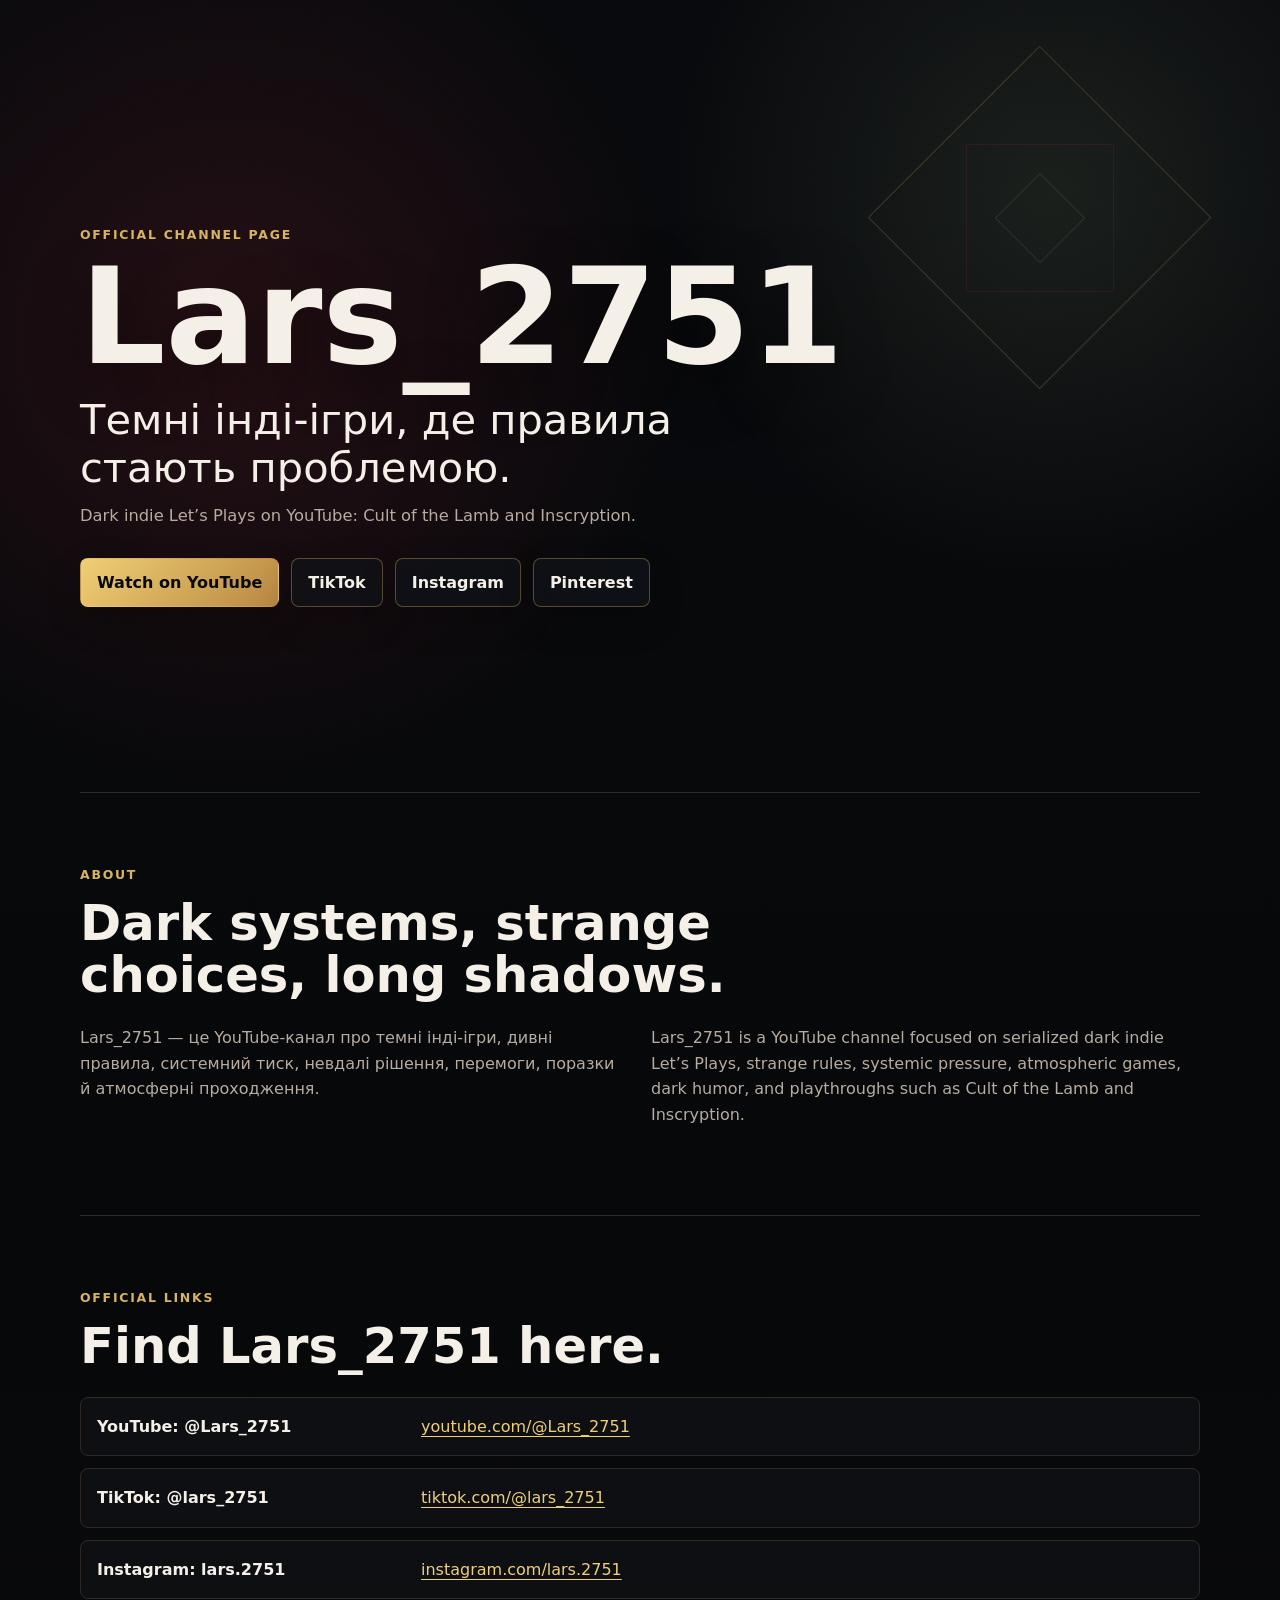
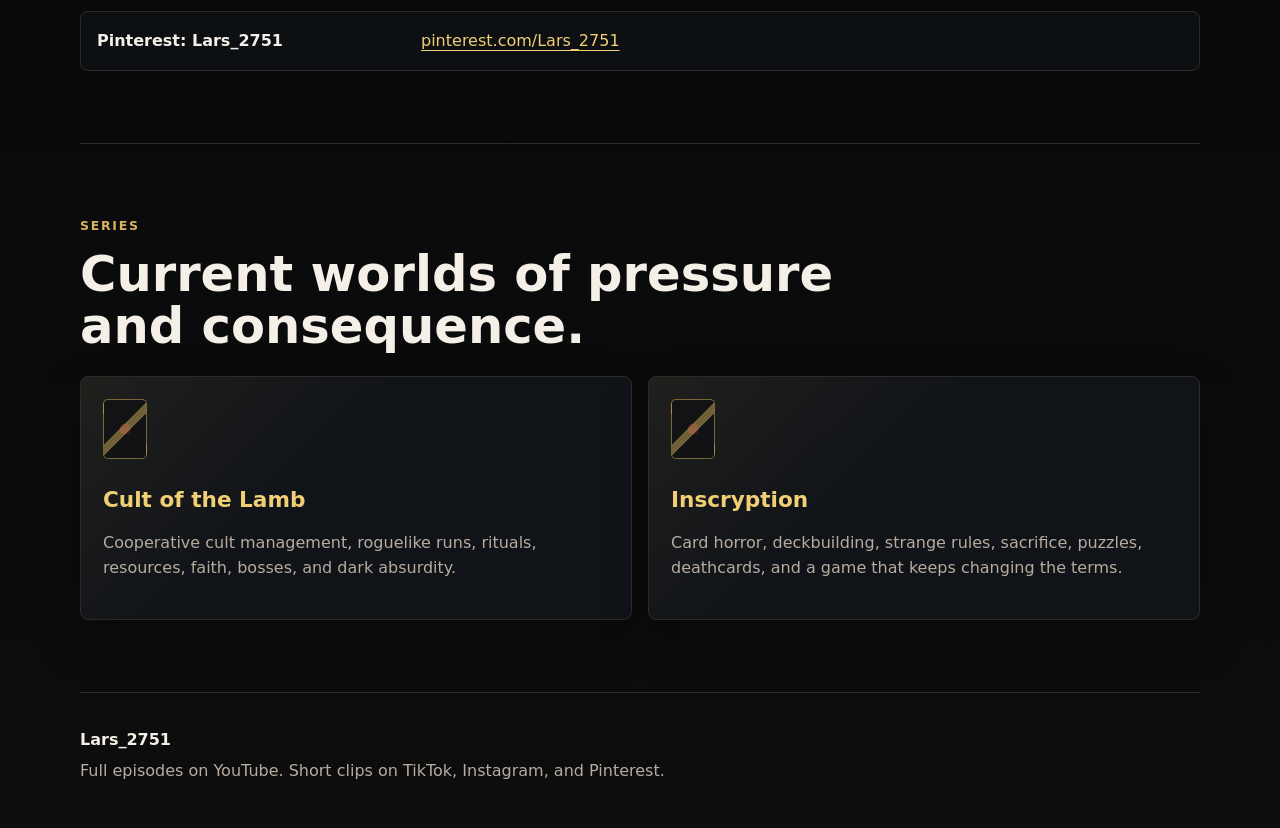
==== index.html @ d734ebbb "Add files via upload" ====
<!doctype html>
<html lang="uk">
  <head>
    <meta charset="utf-8">
    <meta name="viewport" content="width=device-width, initial-scale=1">
    <title>Lars_2751 — Dark Indie Let’s Plays on YouTube</title>
    <meta name="description" content="Official page for Lars_2751, a YouTube channel for serialized dark indie Let’s Plays: Cult of the Lamb, Inscryption, strange rules, cards, rituals, systems, and dark humor.">
    <link rel="canonical" href="https://lars2751.github.io/lars_2751-site/">
    <link rel="icon" href="assets/favicon.svg" type="image/svg+xml">
    <link rel="stylesheet" href="style.css">

    <meta property="og:type" content="website">
    <meta property="og:title" content="Lars_2751 — Dark Indie Let’s Plays">
    <meta property="og:description" content="Dark indie Let’s Plays on YouTube: Cult of the Lamb and Inscryption.">
    <meta property="og:url" content="https://lars2751.github.io/lars_2751-site/">
    <meta property="og:image" content="https://lars2751.github.io/lars_2751-site/assets/og-image.svg">
    <meta property="og:site_name" content="Lars_2751">

    <meta name="twitter:card" content="summary_large_image">
    <meta name="twitter:title" content="Lars_2751 — Dark Indie Let’s Plays">
    <meta name="twitter:description" content="Dark indie Let’s Plays on YouTube: Cult of the Lamb and Inscryption.">
    <meta name="twitter:image" content="https://lars2751.github.io/lars_2751-site/assets/og-image.svg">

    <script type="application/ld+json">
      {
        "@context": "https://schema.org",
        "@graph": [
          {
            "@type": "WebSite",
            "name": "Lars_2751",
            "url": "https://lars2751.github.io/lars_2751-site/",
            "description": "Official page for Lars_2751, a YouTube channel for serialized dark indie Let's Plays."
          },
          {
            "@type": "Brand",
            "name": "Lars_2751",
            "url": "https://lars2751.github.io/lars_2751-site/",
            "sameAs": [
              "https://www.youtube.com/@Lars_2751",
              "https://www.tiktok.com/@lars_2751",
              "https://www.instagram.com/lars.2751/",
              "https://www.pinterest.com/Lars_2751/"
            ]
          }
        ]
      }
    </script>
  </head>
  <body>
    <main>
      <section class="hero" aria-labelledby="hero-title">
        <div class="sigil" aria-hidden="true">
          <span></span>
          <span></span>
          <span></span>
        </div>
        <div class="hero-content">
          <p class="eyebrow">Official channel page</p>
          <h1 id="hero-title">Lars_2751</h1>
          <p class="tagline">Темні інді-ігри, де правила стають проблемою.</p>
          <p class="seo-line">Dark indie Let’s Plays on YouTube: Cult of the Lamb and Inscryption.</p>
          <div class="actions" aria-label="Official social links">
            <a class="button primary" href="https://www.youtube.com/@Lars_2751">Watch on YouTube</a>
            <a class="button" href="https://www.tiktok.com/@lars_2751">TikTok</a>
            <a class="button" href="https://www.instagram.com/lars.2751/">Instagram</a>
            <a class="button" href="https://www.pinterest.com/Lars_2751/">Pinterest</a>
          </div>
        </div>
      </section>

      <section class="section" aria-labelledby="about-title">
        <p class="section-kicker">About</p>
        <h2 id="about-title">Dark systems, strange choices, long shadows.</h2>
        <div class="two-column">
          <p>
            Lars_2751 — це YouTube-канал про темні інді-ігри, дивні правила,
            системний тиск, невдалі рішення, перемоги, поразки й атмосферні
            проходження.
          </p>
          <p>
            Lars_2751 is a YouTube channel focused on serialized dark indie
            Let’s Plays, strange rules, systemic pressure, atmospheric games,
            dark humor, and playthroughs such as Cult of the Lamb and Inscryption.
          </p>
        </div>
      </section>

      <section class="section" aria-labelledby="links-title">
        <p class="section-kicker">Official links</p>
        <h2 id="links-title">Find Lars_2751 here.</h2>
        <ul class="link-list">
          <li>
            <span>YouTube: @Lars_2751</span>
            <a href="https://www.youtube.com/@Lars_2751">youtube.com/@Lars_2751</a>
          </li>
          <li>
            <span>TikTok: @lars_2751</span>
            <a href="https://www.tiktok.com/@lars_2751">tiktok.com/@lars_2751</a>
          </li>
          <li>
            <span>Instagram: lars.2751</span>
            <a href="https://www.instagram.com/lars.2751/">instagram.com/lars.2751</a>
          </li>
          <li>
            <span>Pinterest: Lars_2751</span>
            <a href="https://www.pinterest.com/Lars_2751/">pinterest.com/Lars_2751</a>
          </li>
        </ul>
      </section>

      <section class="section" aria-labelledby="series-title">
        <p class="section-kicker">Series</p>
        <h2 id="series-title">Current worlds of pressure and consequence.</h2>
        <div class="cards">
          <article class="card">
            <h3>Cult of the Lamb</h3>
            <p>
              Cooperative cult management, roguelike runs, rituals, resources,
              faith, bosses, and dark absurdity.
            </p>
          </article>
          <article class="card">
            <h3>Inscryption</h3>
            <p>
              Card horror, deckbuilding, strange rules, sacrifice, puzzles,
              deathcards, and a game that keeps changing the terms.
            </p>
          </article>
        </div>
      </section>
    </main>

    <footer>
      <strong>Lars_2751</strong>
      <p>Full episodes on YouTube. Short clips on TikTok, Instagram, and Pinterest.</p>
    </footer>
  </body>
</html>
---- style.css ----
:root {
  color-scheme: dark;
  --bg: #07080a;
  --panel: #101318;
  --panel-soft: #151922;
  --text: #f4efe7;
  --muted: #b8aca0;
  --dim: #81776d;
  --line: #302a27;
  --accent: #d8b45f;
  --accent-strong: #f0cf75;
  --blood: #8d2633;
  --moss: #6e8465;
  --shadow: rgba(0, 0, 0, 0.45);
}

* {
  box-sizing: border-box;
}

html {
  background: var(--bg);
}

body {
  min-height: 100vh;
  margin: 0;
  color: var(--text);
  font-family: Inter, ui-sans-serif, system-ui, -apple-system, BlinkMacSystemFont, "Segoe UI", sans-serif;
  line-height: 1.6;
  background:
    radial-gradient(circle at 18% 14%, rgba(141, 38, 51, 0.22), transparent 28rem),
    radial-gradient(circle at 82% 8%, rgba(110, 132, 101, 0.18), transparent 24rem),
    linear-gradient(180deg, #090a0d 0%, #07080a 52%, #0d0d0d 100%);
}

body::before {
  position: fixed;
  inset: 0;
  z-index: -1;
  pointer-events: none;
  content: "";
  opacity: 0.36;
  background-image:
    linear-gradient(rgba(244, 239, 231, 0.035) 1px, transparent 1px),
    linear-gradient(90deg, rgba(244, 239, 231, 0.035) 1px, transparent 1px);
  background-size: 44px 44px;
  mask-image: linear-gradient(to bottom, black, transparent 88%);
}

a {
  color: var(--accent-strong);
  text-decoration-thickness: 1px;
  text-underline-offset: 0.22em;
}

a:hover {
  color: var(--text);
}

main,
footer {
  width: min(1120px, calc(100% - 32px));
  margin: 0 auto;
}

.hero {
  display: grid;
  min-height: 86vh;
  align-items: center;
  padding: 56px 0 40px;
}

.hero-content {
  max-width: 780px;
  position: relative;
  z-index: 1;
}

.eyebrow,
.section-kicker {
  margin: 0 0 12px;
  color: var(--accent);
  font-size: 0.78rem;
  font-weight: 800;
  letter-spacing: 0.14em;
  text-transform: uppercase;
}

h1,
h2,
h3,
p {
  margin-top: 0;
}

h1 {
  margin-bottom: 18px;
  font-size: clamp(3.4rem, 15vw, 8.4rem);
  line-height: 0.9;
  letter-spacing: 0;
  text-shadow: 0 20px 60px var(--shadow);
}

h2 {
  max-width: 760px;
  margin-bottom: 24px;
  font-size: clamp(1.75rem, 8vw, 3.1rem);
  line-height: 1.05;
  letter-spacing: 0;
}

h3 {
  margin-bottom: 12px;
  color: var(--accent-strong);
  font-size: 1.35rem;
  letter-spacing: 0;
}

.tagline {
  max-width: 720px;
  margin-bottom: 12px;
  color: var(--text);
  font-size: clamp(1.3rem, 6vw, 2.6rem);
  line-height: 1.15;
}

.seo-line {
  max-width: 620px;
  margin-bottom: 28px;
  color: var(--muted);
  font-size: 1.02rem;
}

.actions {
  display: flex;
  flex-wrap: wrap;
  gap: 12px;
}

.button {
  display: inline-flex;
  min-height: 46px;
  align-items: center;
  justify-content: center;
  border: 1px solid rgba(216, 180, 95, 0.36);
  border-radius: 8px;
  padding: 11px 16px;
  color: var(--text);
  font-weight: 750;
  text-decoration: none;
  background: rgba(16, 19, 24, 0.78);
  box-shadow: 0 14px 36px rgba(0, 0, 0, 0.2);
}

.button:hover {
  border-color: var(--accent-strong);
  color: #090a0d;
  background: var(--accent-strong);
}

.button.primary {
  border-color: transparent;
  color: #090a0d;
  background: linear-gradient(135deg, var(--accent-strong), #b98842);
}

.button.primary:hover {
  background: var(--text);
}

.sigil {
  position: absolute;
  top: 58px;
  right: max(16px, calc((100vw - 1120px) / 2));
  width: min(34vw, 320px);
  aspect-ratio: 1;
  opacity: 0.22;
}

.sigil span {
  position: absolute;
  inset: 12%;
  border: 1px solid var(--accent);
  transform: rotate(45deg);
}

.sigil span:nth-child(2) {
  inset: 27%;
  border-color: var(--blood);
  transform: rotate(0deg);
}

.sigil span:nth-child(3) {
  inset: 40%;
  border-color: var(--moss);
}

.section {
  padding: 72px 0;
  border-top: 1px solid var(--line);
}

.two-column {
  display: grid;
  gap: 22px;
}

.two-column p,
.card p {
  color: var(--muted);
}

.link-list {
  display: grid;
  gap: 12px;
  padding: 0;
  margin: 0;
  list-style: none;
}

.link-list li {
  display: grid;
  gap: 4px;
  border: 1px solid var(--line);
  border-radius: 8px;
  padding: 16px;
  background: rgba(16, 19, 24, 0.64);
}

.link-list span {
  color: var(--text);
  font-weight: 760;
}

.link-list a {
  overflow-wrap: anywhere;
}

.cards {
  display: grid;
  gap: 16px;
}

.card {
  min-height: 220px;
  border: 1px solid var(--line);
  border-radius: 8px;
  padding: 22px;
  background:
    linear-gradient(135deg, rgba(216, 180, 95, 0.08), transparent 42%),
    var(--panel);
  box-shadow: 0 18px 50px rgba(0, 0, 0, 0.22);
}

.card::before {
  display: block;
  width: 42px;
  height: 58px;
  margin-bottom: 24px;
  border: 1px solid rgba(216, 180, 95, 0.52);
  border-radius: 5px;
  content: "";
  background:
    linear-gradient(135deg, transparent 44%, rgba(216, 180, 95, 0.48) 45%, rgba(216, 180, 95, 0.48) 55%, transparent 56%),
    radial-gradient(circle at center, rgba(141, 38, 51, 0.5) 0 5px, transparent 6px),
    rgba(7, 8, 10, 0.42);
}

footer {
  display: grid;
  gap: 6px;
  padding: 34px 0 44px;
  border-top: 1px solid var(--line);
  color: var(--muted);
}

footer strong {
  color: var(--text);
  font-size: 1rem;
}

footer p {
  margin-bottom: 0;
}

@media (min-width: 720px) {
  main,
  footer {
    width: min(1120px, calc(100% - 64px));
  }

  .hero {
    min-height: 88vh;
    padding-top: 80px;
  }

  .two-column,
  .cards {
    grid-template-columns: repeat(2, minmax(0, 1fr));
  }

  .link-list li {
    grid-template-columns: minmax(210px, 0.42fr) 1fr;
    align-items: center;
  }
}

@media (max-width: 420px) {
  .actions {
    display: grid;
  }

  .button {
    width: 100%;
  }
}
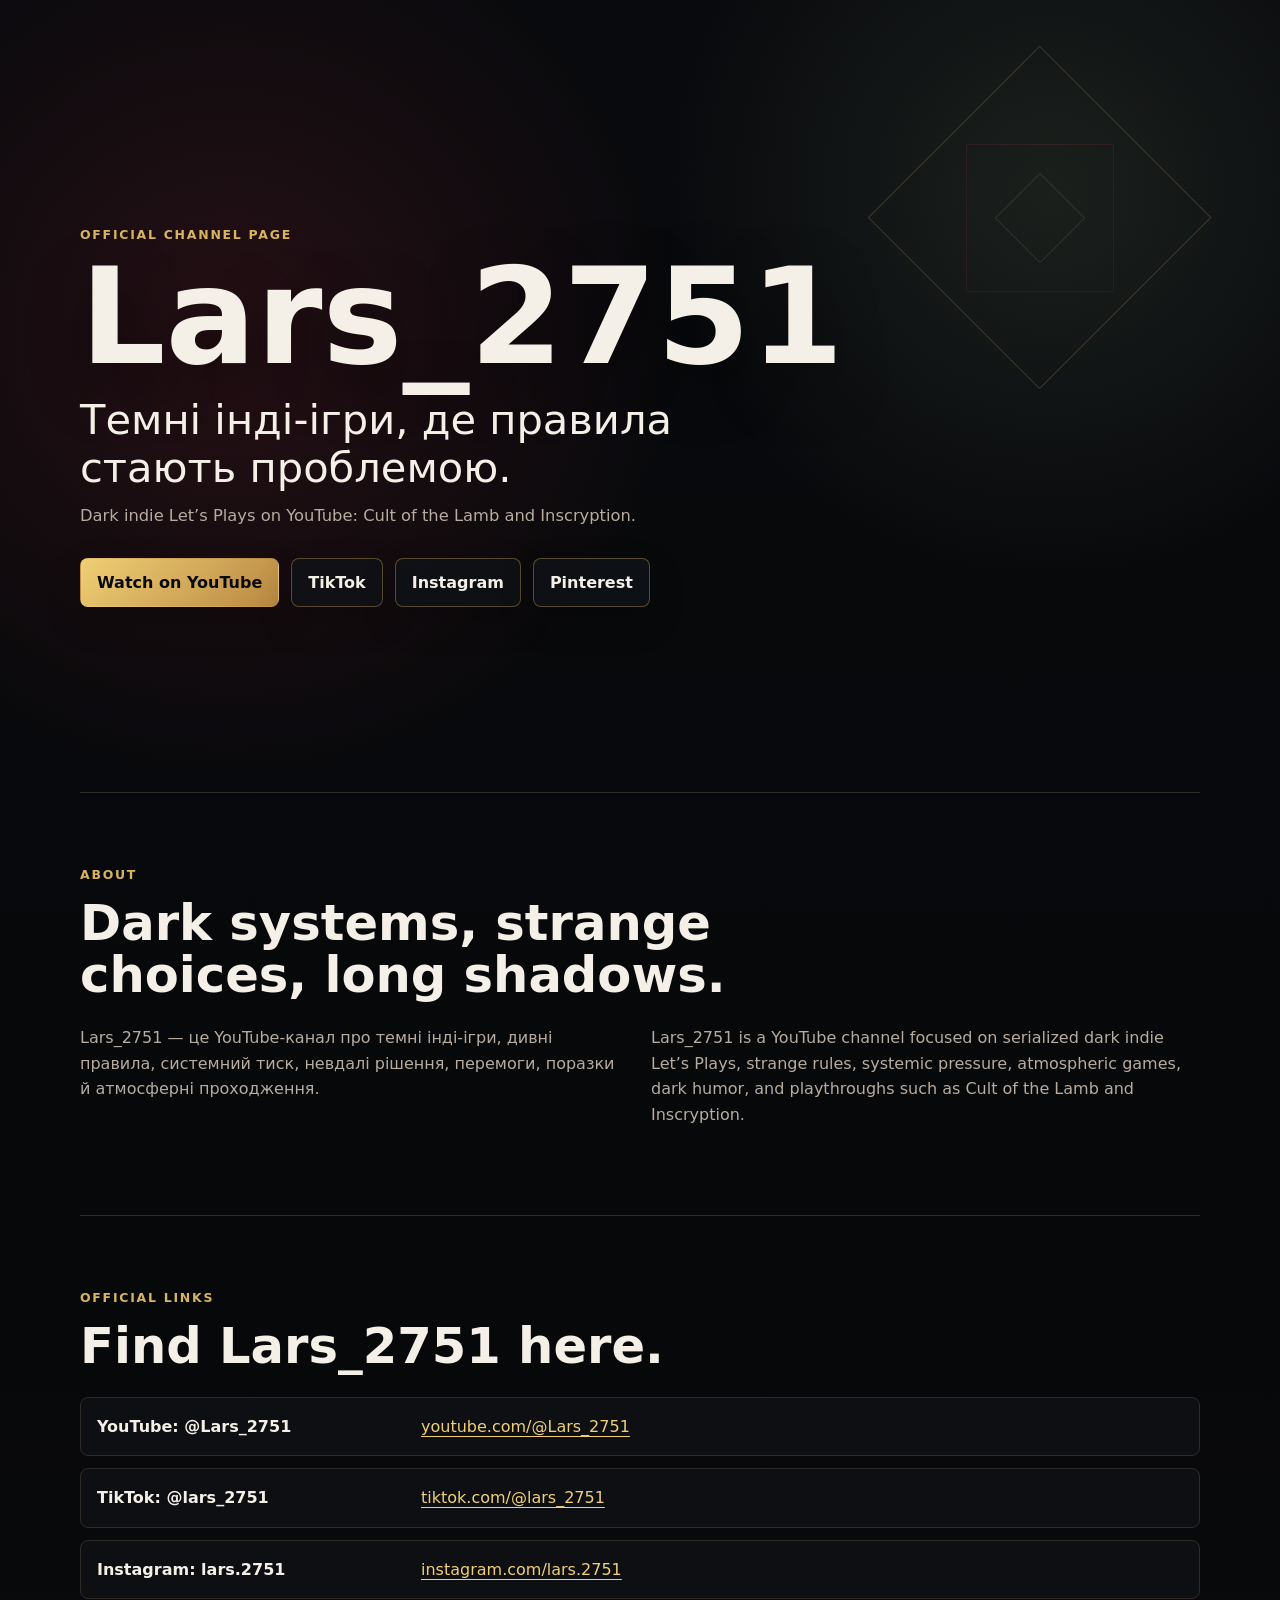
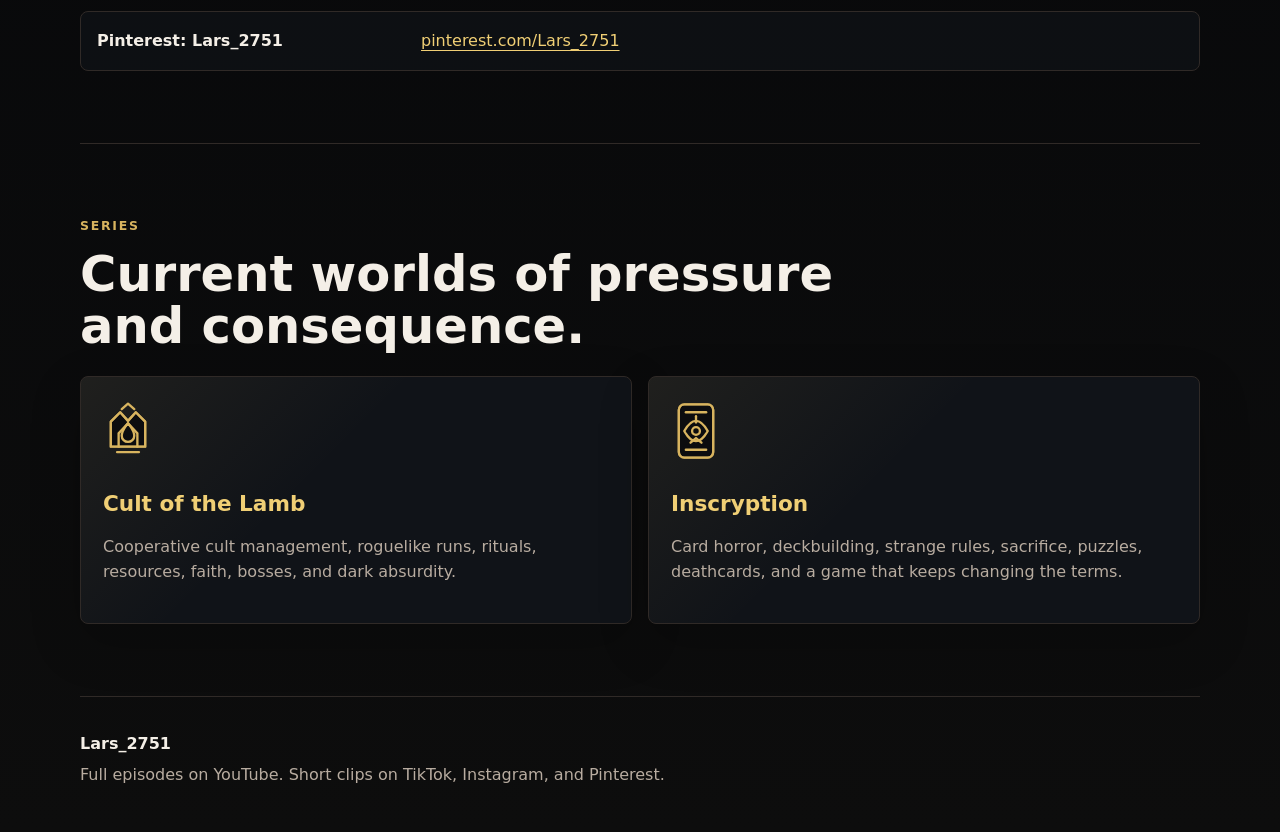
==== commit 83640641: "Add files via upload" ====
--- a/index.html
+++ b/index.html
@@ -5,21 +5,21 @@
     <meta name="viewport" content="width=device-width, initial-scale=1">
     <title>Lars_2751 — Dark Indie Let’s Plays on YouTube</title>
     <meta name="description" content="Official page for Lars_2751, a YouTube channel for serialized dark indie Let’s Plays: Cult of the Lamb, Inscryption, strange rules, cards, rituals, systems, and dark humor.">
-    <link rel="canonical" href="https://lars2751.github.io/lars_2751-site/">
+    <link rel="canonical" href="https://lars2751.github.io/">
     <link rel="icon" href="assets/favicon.svg" type="image/svg+xml">
     <link rel="stylesheet" href="style.css">
 
     <meta property="og:type" content="website">
     <meta property="og:title" content="Lars_2751 — Dark Indie Let’s Plays">
     <meta property="og:description" content="Dark indie Let’s Plays on YouTube: Cult of the Lamb and Inscryption.">
-    <meta property="og:url" content="https://lars2751.github.io/lars_2751-site/">
-    <meta property="og:image" content="https://lars2751.github.io/lars_2751-site/assets/og-image.svg">
+    <meta property="og:url" content="https://lars2751.github.io/">
+    <meta property="og:image" content="https://lars2751.github.io/assets/og-image.svg">
     <meta property="og:site_name" content="Lars_2751">
 
     <meta name="twitter:card" content="summary_large_image">
     <meta name="twitter:title" content="Lars_2751 — Dark Indie Let’s Plays">
     <meta name="twitter:description" content="Dark indie Let’s Plays on YouTube: Cult of the Lamb and Inscryption.">
-    <meta name="twitter:image" content="https://lars2751.github.io/lars_2751-site/assets/og-image.svg">
+    <meta name="twitter:image" content="https://lars2751.github.io/assets/og-image.svg">
 
     <script type="application/ld+json">
       {
@@ -28,13 +28,13 @@
           {
             "@type": "WebSite",
             "name": "Lars_2751",
-            "url": "https://lars2751.github.io/lars_2751-site/",
+            "url": "https://lars2751.github.io/",
             "description": "Official page for Lars_2751, a YouTube channel for serialized dark indie Let's Plays."
           },
           {
             "@type": "Brand",
             "name": "Lars_2751",
-            "url": "https://lars2751.github.io/lars_2751-site/",
+            "url": "https://lars2751.github.io/",
             "sameAs": [
               "https://www.youtube.com/@Lars_2751",
               "https://www.tiktok.com/@lars_2751",
@@ -113,6 +113,14 @@
         <h2 id="series-title">Current worlds of pressure and consequence.</h2>
         <div class="cards">
           <article class="card">
+            <svg class="card-icon" viewBox="0 0 64 80" aria-hidden="true" focusable="false">
+              <path class="icon-fill" d="M10 28 22 16 32 27 42 16 54 28v32H10Z"/>
+              <path d="M10 28 22 16 32 27 42 16 54 28v32H10Z"/>
+              <path d="M20 60V43l12-13 12 13v17"/>
+              <path d="M32 30c-5 6-8 11-8 16a8 8 0 0 0 16 0c0-5-3-10-8-16Z"/>
+              <path d="M18 67h28"/>
+              <path d="M24 12 32 5l8 7"/>
+            </svg>
             <h3>Cult of the Lamb</h3>
             <p>
               Cooperative cult management, roguelike runs, rituals, resources,
@@ -120,6 +128,16 @@
             </p>
           </article>
           <article class="card">
+            <svg class="card-icon" viewBox="0 0 64 80" aria-hidden="true" focusable="false">
+              <path class="icon-fill" d="M17 6h30a7 7 0 0 1 7 7v54a7 7 0 0 1-7 7H17a7 7 0 0 1-7-7V13a7 7 0 0 1 7-7Z"/>
+              <path d="M17 6h30a7 7 0 0 1 7 7v54a7 7 0 0 1-7 7H17a7 7 0 0 1-7-7V13a7 7 0 0 1 7-7Z"/>
+              <path d="M19 16h26"/>
+              <path d="M19 64h26"/>
+              <path d="M17 40c5-9 10-13 15-13s10 4 15 13c-5 9-10 13-15 13s-10-4-15-13Z"/>
+              <circle cx="32" cy="40" r="5"/>
+              <path d="M25 55 32 49l7 6"/>
+              <path d="M32 21v8"/>
+            </svg>
             <h3>Inscryption</h3>
             <p>
               Card horror, deckbuilding, strange rules, sacrifice, puzzles,
--- a/style.css
+++ b/style.css
@@ -253,18 +253,22 @@
   box-shadow: 0 18px 50px rgba(0, 0, 0, 0.22);
 }
 
-.card::before {
+.card-icon {
   display: block;
-  width: 42px;
-  height: 58px;
+  width: 50px;
+  height: 64px;
   margin-bottom: 24px;
-  border: 1px solid rgba(216, 180, 95, 0.52);
-  border-radius: 5px;
-  content: "";
-  background:
-    linear-gradient(135deg, transparent 44%, rgba(216, 180, 95, 0.48) 45%, rgba(216, 180, 95, 0.48) 55%, transparent 56%),
-    radial-gradient(circle at center, rgba(141, 38, 51, 0.5) 0 5px, transparent 6px),
-    rgba(7, 8, 10, 0.42);
+  overflow: visible;
+  fill: none;
+  stroke: var(--accent);
+  stroke-width: 3;
+  stroke-linecap: round;
+  stroke-linejoin: round;
+}
+
+.card-icon .icon-fill {
+  fill: rgba(7, 8, 10, 0.72);
+  stroke: rgba(216, 180, 95, 0.68);
 }
 
 footer {
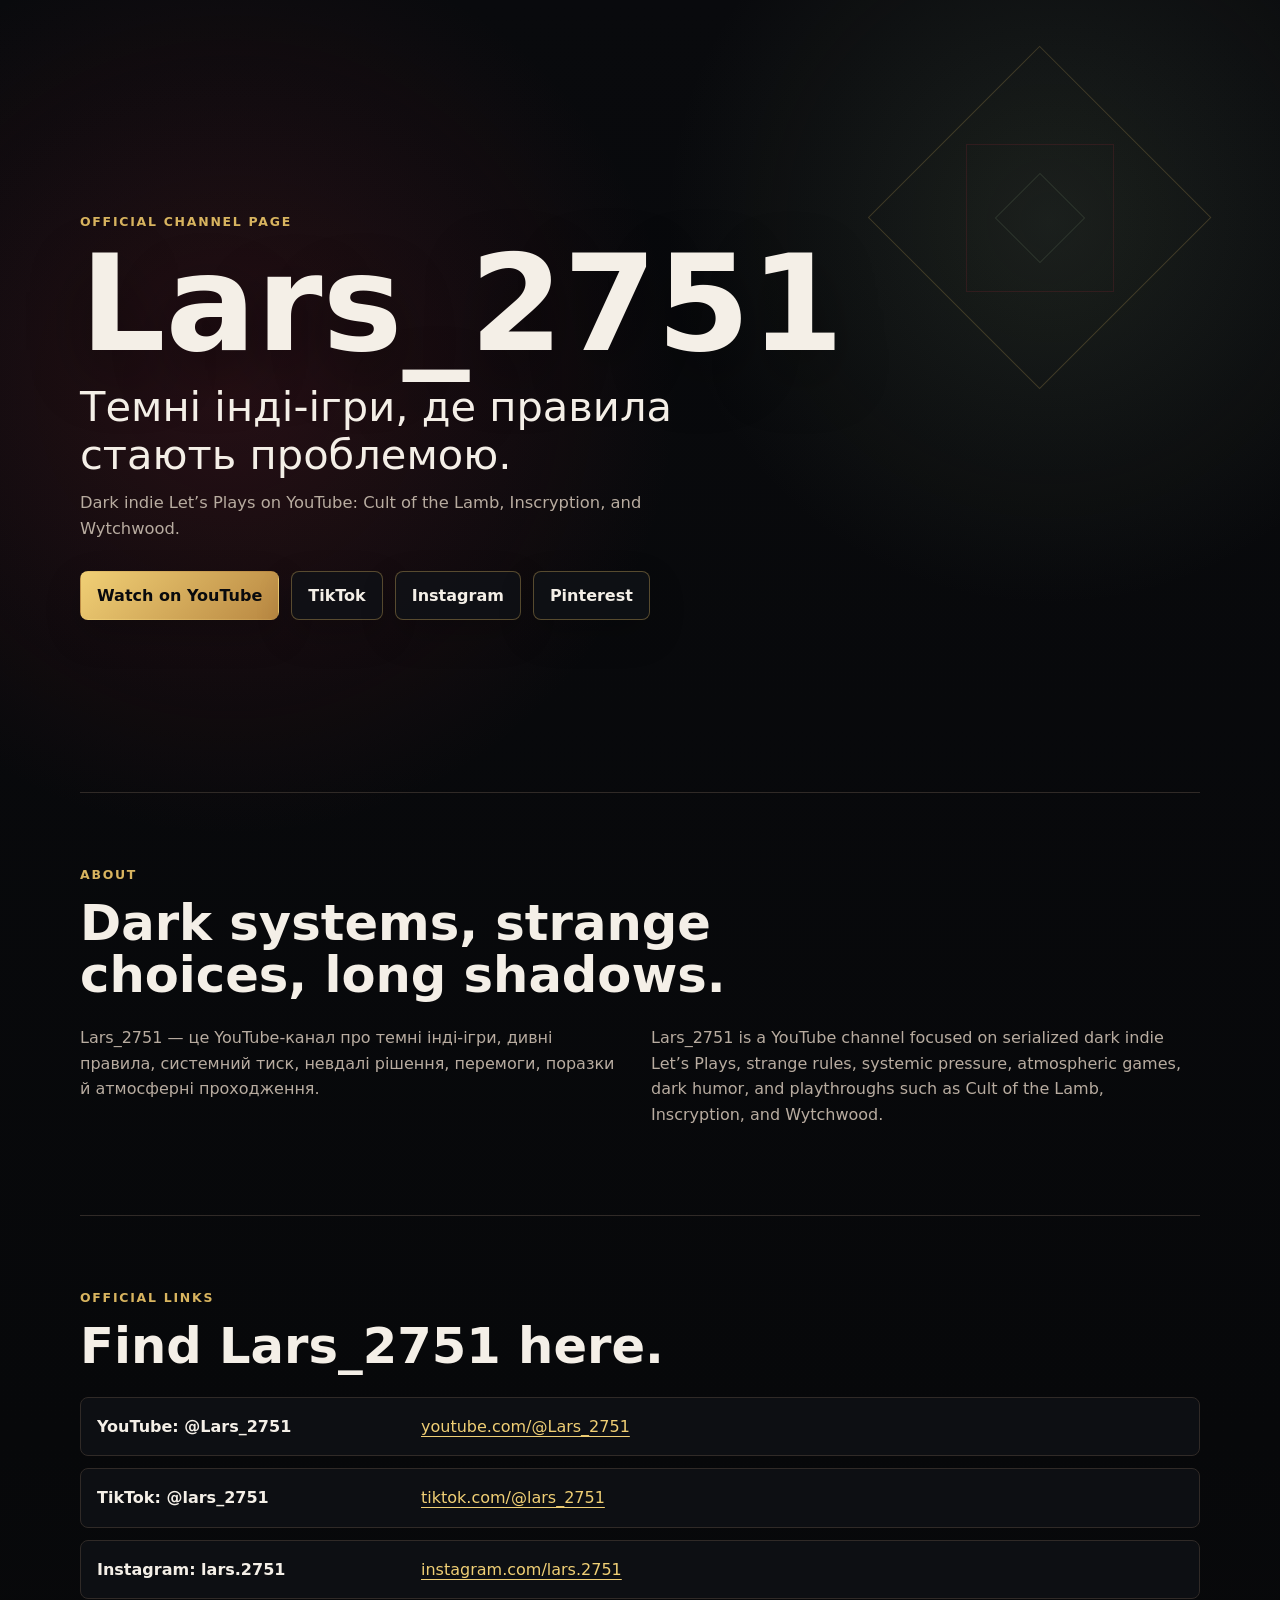
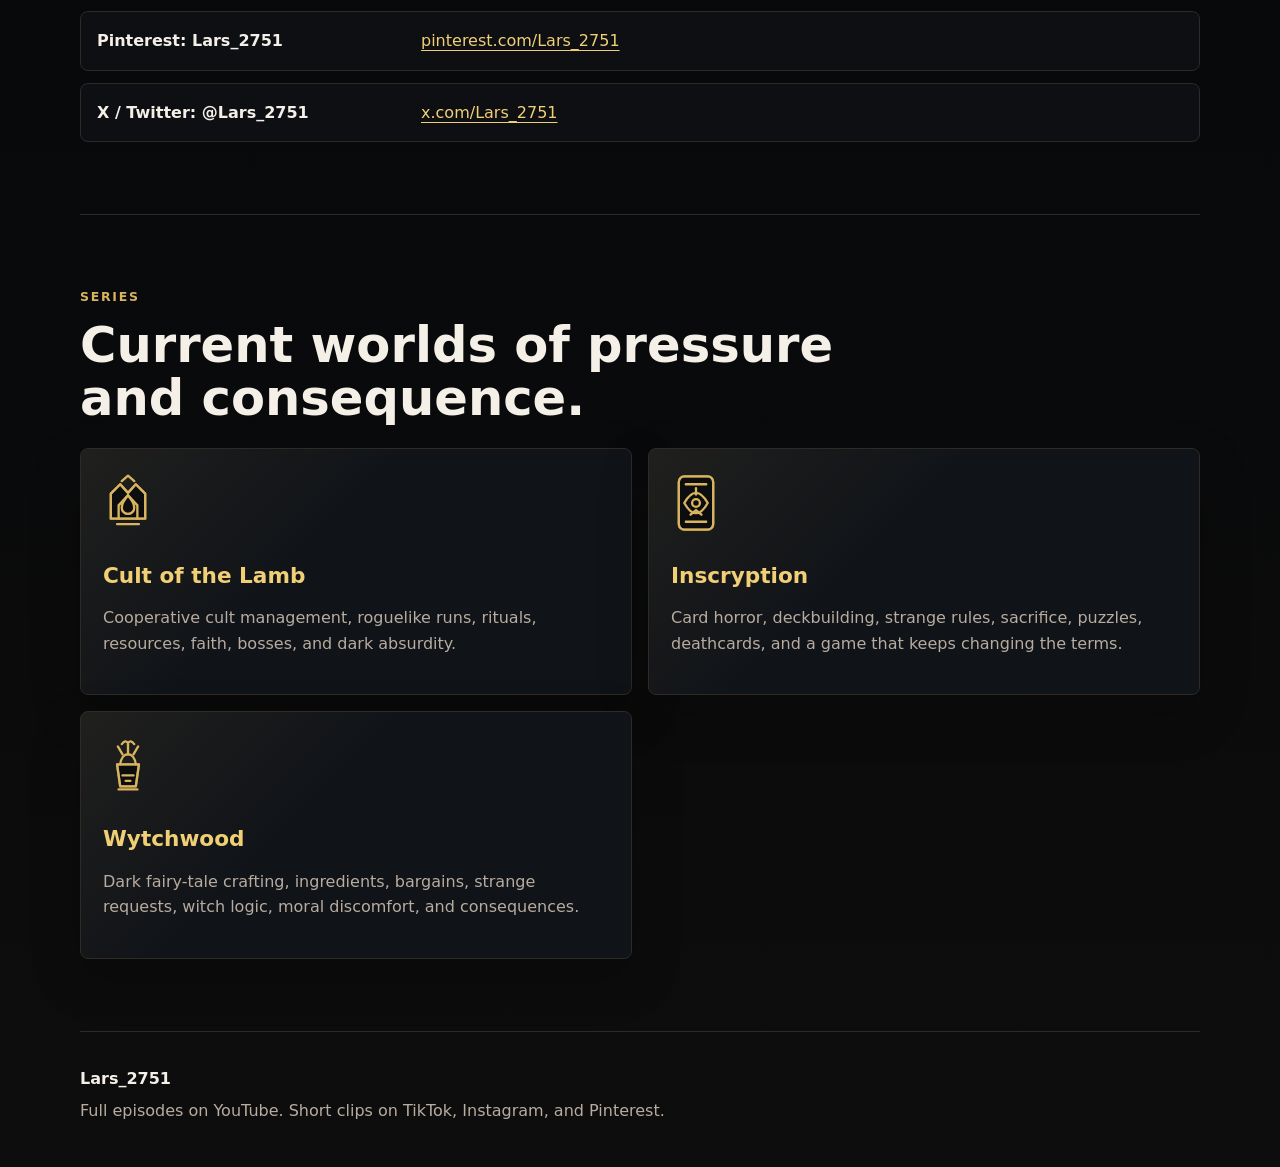
==== commit 2be00ab2: "Content update" ====
--- a/index.html
+++ b/index.html
@@ -4,21 +4,22 @@
     <meta charset="utf-8">
     <meta name="viewport" content="width=device-width, initial-scale=1">
     <title>Lars_2751 — Dark Indie Let’s Plays on YouTube</title>
-    <meta name="description" content="Official page for Lars_2751, a YouTube channel for serialized dark indie Let’s Plays: Cult of the Lamb, Inscryption, strange rules, cards, rituals, systems, and dark humor.">
+    <meta name="description" content="Official page for Lars_2751, a Ukrainian YouTube channel for serialized dark indie Let’s Plays: Cult of the Lamb, Inscryption, Wytchwood, strange rules, rituals, cards, fairy-tale bargains, and consequences.">
+    <meta name="p:domain_verify" content="96e58a1f5c7700ac97c3ec5c0326b250"/>
     <link rel="canonical" href="https://lars2751.github.io/">
     <link rel="icon" href="assets/favicon.svg" type="image/svg+xml">
     <link rel="stylesheet" href="style.css">
 
     <meta property="og:type" content="website">
     <meta property="og:title" content="Lars_2751 — Dark Indie Let’s Plays">
-    <meta property="og:description" content="Dark indie Let’s Plays on YouTube: Cult of the Lamb and Inscryption.">
+    <meta property="og:description" content="Dark indie Let’s Plays on YouTube: Cult of the Lamb, Inscryption, and Wytchwood.">
     <meta property="og:url" content="https://lars2751.github.io/">
     <meta property="og:image" content="https://lars2751.github.io/assets/og-image.svg">
     <meta property="og:site_name" content="Lars_2751">
 
     <meta name="twitter:card" content="summary_large_image">
     <meta name="twitter:title" content="Lars_2751 — Dark Indie Let’s Plays">
-    <meta name="twitter:description" content="Dark indie Let’s Plays on YouTube: Cult of the Lamb and Inscryption.">
+    <meta name="twitter:description" content="Dark indie Let’s Plays on YouTube: Cult of the Lamb, Inscryption, and Wytchwood.">
     <meta name="twitter:image" content="https://lars2751.github.io/assets/og-image.svg">
 
     <script type="application/ld+json">
@@ -29,7 +30,7 @@
             "@type": "WebSite",
             "name": "Lars_2751",
             "url": "https://lars2751.github.io/",
-            "description": "Official page for Lars_2751, a YouTube channel for serialized dark indie Let's Plays."
+            "description": "Official page for Lars_2751, a Ukrainian YouTube channel for serialized dark indie Let's Plays including Cult of the Lamb, Inscryption, and Wytchwood."
           },
           {
             "@type": "Brand",
@@ -39,7 +40,8 @@
               "https://www.youtube.com/@Lars_2751",
               "https://www.tiktok.com/@lars_2751",
               "https://www.instagram.com/lars.2751/",
-              "https://www.pinterest.com/Lars_2751/"
+              "https://www.pinterest.com/Lars_2751/",
+              "https://x.com/Lars_2751"
             ]
           }
         ]
@@ -58,7 +60,7 @@
           <p class="eyebrow">Official channel page</p>
           <h1 id="hero-title">Lars_2751</h1>
           <p class="tagline">Темні інді-ігри, де правила стають проблемою.</p>
-          <p class="seo-line">Dark indie Let’s Plays on YouTube: Cult of the Lamb and Inscryption.</p>
+          <p class="seo-line">Dark indie Let’s Plays on YouTube: Cult of the Lamb, Inscryption, and Wytchwood.</p>
           <div class="actions" aria-label="Official social links">
             <a class="button primary" href="https://www.youtube.com/@Lars_2751">Watch on YouTube</a>
             <a class="button" href="https://www.tiktok.com/@lars_2751">TikTok</a>
@@ -80,7 +82,7 @@
           <p>
             Lars_2751 is a YouTube channel focused on serialized dark indie
             Let’s Plays, strange rules, systemic pressure, atmospheric games,
-            dark humor, and playthroughs such as Cult of the Lamb and Inscryption.
+            dark humor, and playthroughs such as Cult of the Lamb, Inscryption, and Wytchwood.
           </p>
         </div>
       </section>
@@ -104,6 +106,10 @@
           <li>
             <span>Pinterest: Lars_2751</span>
             <a href="https://www.pinterest.com/Lars_2751/">pinterest.com/Lars_2751</a>
+          </li>
+          <li>
+            <span>X / Twitter: @Lars_2751</span>
+            <a href="https://x.com/Lars_2751">x.com/Lars_2751</a>
           </li>
         </ul>
       </section>
@@ -144,6 +150,25 @@
               deathcards, and a game that keeps changing the terms.
             </p>
           </article>
+          <article class="card">
+            <svg class="card-icon" viewBox="0 0 64 80" aria-hidden="true" focusable="false">
+              <path class="icon-fill" d="M18 38h28l-4 28H22Z"/>
+              <path d="M18 38h28l-4 28H22Z"/>
+              <path d="M22 38c1-8 5-13 10-13s9 5 10 13"/>
+              <path d="M25 25 19 15"/>
+              <path d="M39 25 45 15"/>
+              <path d="M32 25V12"/>
+              <path d="M25 52h14"/>
+              <path d="M29 59h6"/>
+              <path d="M24 12c3-4 6-5 8-1 2-4 5-3 8 1"/>
+              <path d="M20 70h24"/>
+            </svg>
+            <h3>Wytchwood</h3>
+            <p>
+              Dark fairy-tale crafting, ingredients, bargains, strange requests,
+              witch logic, moral discomfort, and consequences.
+            </p>
+          </article>
         </div>
       </section>
     </main>
